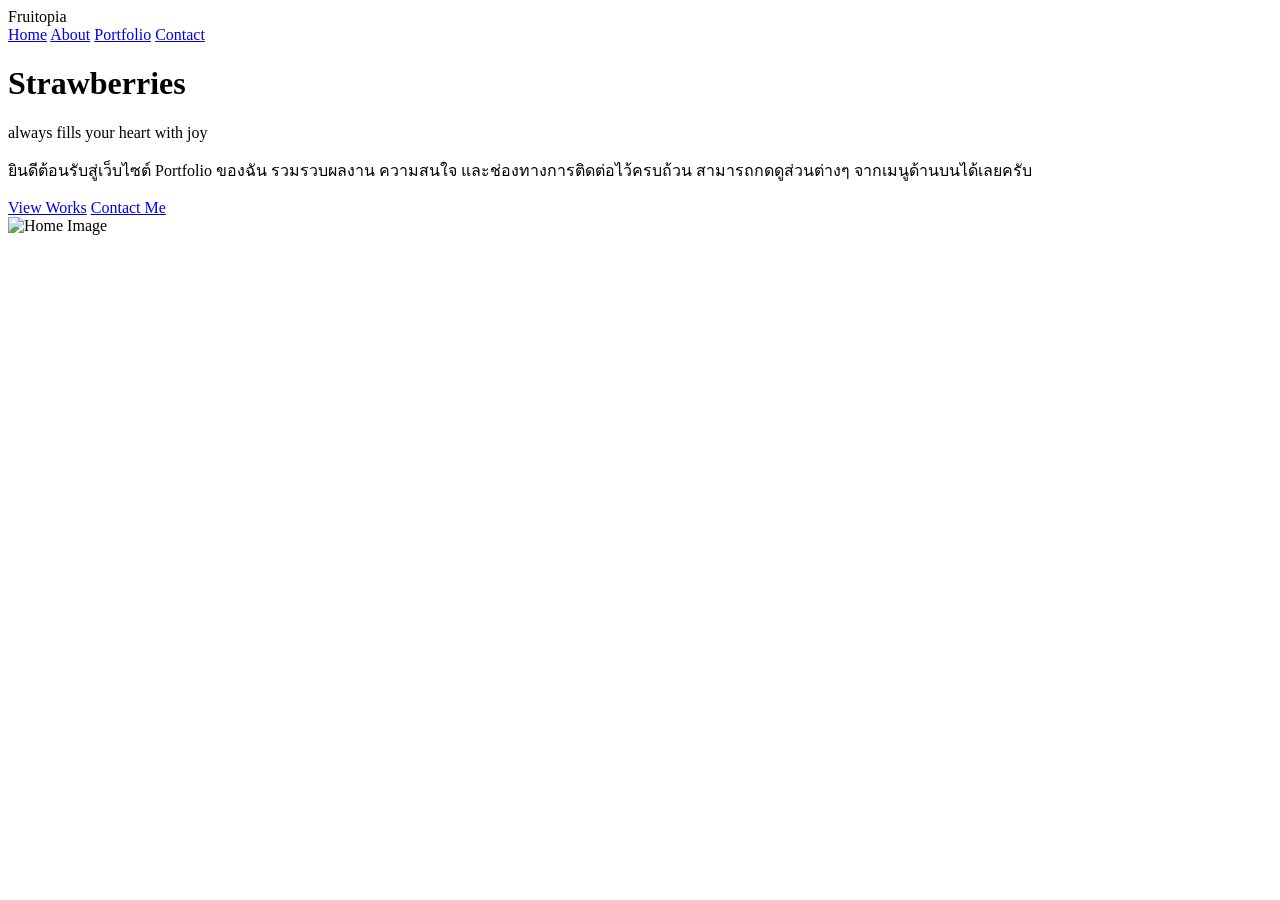
==== index.html @ 91080e9c "Update index.html" ====
<!DOCTYPE html>
<html lang="th">
<head>
    <meta charset="UTF-8">
    <meta name="viewport" content="width=device-width, initial-scale=1.0">
    <title>Home - Strawberry Portfolio</title>
    <link rel="stylesheet" href="style.css">
</head>
<body>
    <div class="card-container">
        <navbar>
            <div class="logo">Fruitopia</div>
            <div class="nav-links">
                <a href="index.html" class="active">Home</a>
                <a href="about.html">About</a>
                <a href="portfolio.html">Portfolio</a>
                <a href="contact.html">Contact</a>
            </div>
        </navbar>

        <div class="main-content">
            <div class="text-section">
                <h1>Straw<span>berries</span></h1>
                <p class="subtitle">always fills your heart with joy</p>
                <p class="description">ยินดีต้อนรับสู่เว็บไซต์ Portfolio ของฉัน รวมรวบผลงาน ความสนใจ และช่องทางการติดต่อไว้ครบถ้วน สามารถกดดูส่วนต่างๆ จากเมนูด้านบนได้เลยครับ</p>
                
                <div class="btn-group">
                    <a href="portfolio.html" class="btn btn-primary">View Works</a>
                    <a href="contact.html" class="btn btn-secondary">Contact Me</a>
                </div>
            </div>

            <div class="image-section">
                <div class="img-frame">
                    <img src="https://images.unsplash.com/photo-1464965911861-746a04b4bca6?auto=format&fit=crop&w=600&q=80" alt="Home Image">
                </div>
            </div>
        </div>
    </div>
</body>
</html>
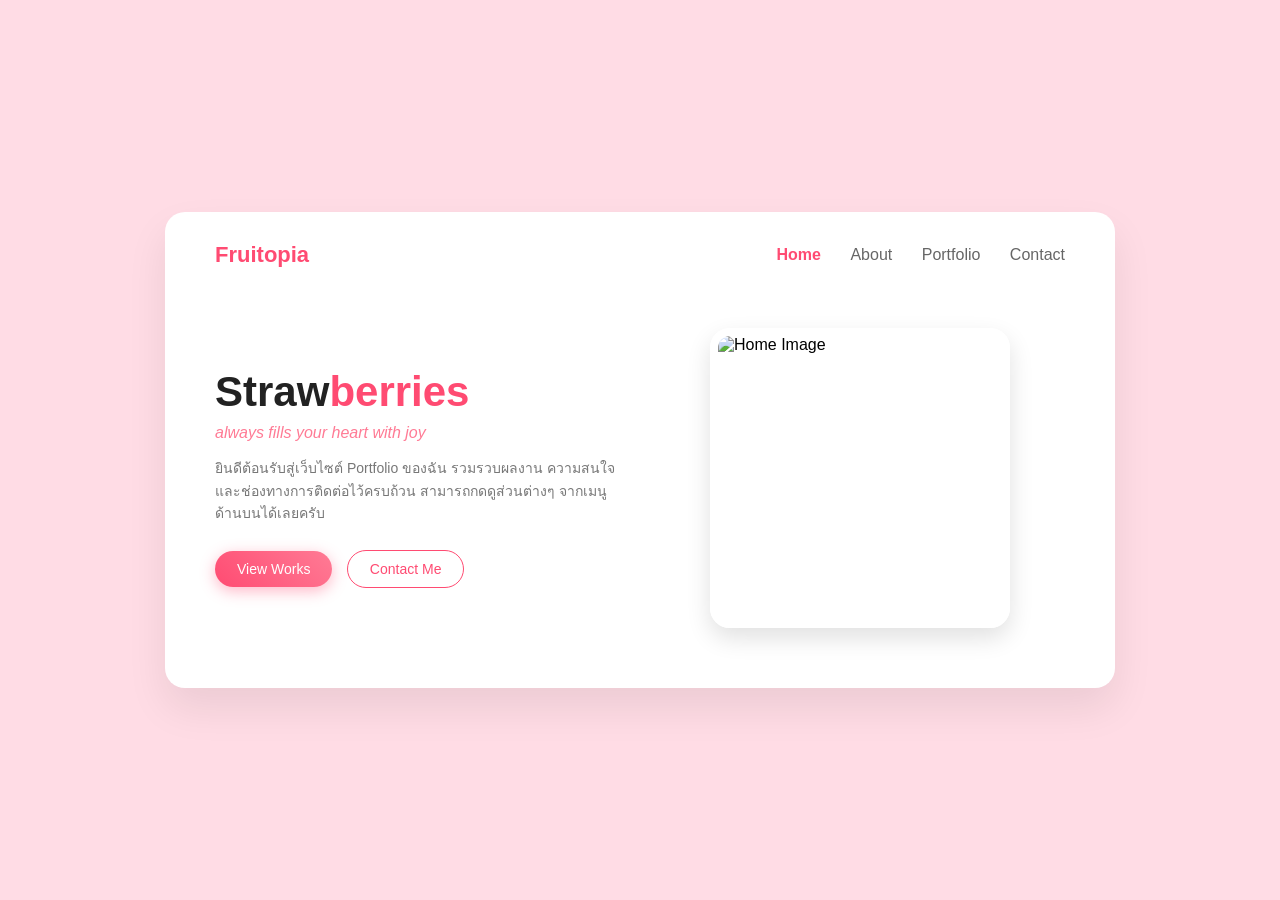
==== commit cc2ee2c5: "Update index.html" ====
--- a/index.html
+++ b/index.html
@@ -3,7 +3,7 @@
 <head>
     <meta charset="UTF-8">
     <meta name="viewport" content="width=device-width, initial-scale=1.0">
-    <title>Home - Strawberry Portfolio</title>
+    <title>Home - พนิดนันท์</title>
     <link rel="stylesheet" href="style.css">
 </head>
 <body>
--- a/style.css
+++ b/style.css
@@ -0,0 +1,163 @@
+* {
+    margin: 0;
+    padding: 0;
+    box-sizing: border-box;
+    font-family: 'Segoe UI', Tahoma, Geneva, Verdana, sans-serif;
+}
+
+body {
+    background-color: #ffdce5;
+    display: flex;
+    justify-content: center;
+    align-items: center;
+    min-height: 100vh;
+}
+
+/* ตัวการ์ดตรงกลาง */
+.card-container {
+    background: #ffffff;
+    width: 90%;
+    max-width: 950px;
+    border-radius: 20px;
+    box-shadow: 0 20px 40px rgba(0,0,0,0.08);
+    padding: 30px 50px;
+    position: relative;
+    overflow: hidden;
+}
+
+/* Navigation Bar */
+navbar {
+    display: flex;
+    justify-content: space-between;
+    align-items: center;
+    margin-bottom: 30px;
+}
+
+.logo {
+    font-size: 22px;
+    font-weight: bold;
+    color: #ff4b72;
+}
+
+.nav-links a {
+    text-decoration: none;
+    color: #666;
+    margin-left: 25px;
+    font-weight: 500;
+    transition: 0.3s;
+}
+
+.nav-links a:hover, .nav-links a.active {
+    color: #ff4b72;
+    font-weight: bold;
+}
+
+/* Content Area */
+.main-content {
+    display: flex;
+    align-items: center;
+    justify-content: space-between;
+    gap: 30px;
+    min-height: 360px;
+}
+
+.text-section {
+    flex: 1;
+}
+
+.text-section h1 {
+    font-size: 42px;
+    color: #222;
+    margin-bottom: 8px;
+}
+
+.text-section h1 span {
+    color: #ff4b72;
+}
+
+.text-section p.subtitle {
+    font-size: 16px;
+    color: #ff7b95;
+    font-style: italic;
+    margin-bottom: 15px;
+}
+
+.text-section p.description {
+    color: #777;
+    font-size: 14px;
+    line-height: 1.6;
+    margin-bottom: 25px;
+}
+
+/* ปุ่มกด */
+.btn-group .btn {
+    padding: 10px 22px;
+    border-radius: 25px;
+    border: none;
+    cursor: pointer;
+    font-size: 14px;
+    margin-right: 10px;
+    text-decoration: none;
+    display: inline-block;
+}
+
+.btn-primary {
+    background: linear-gradient(45deg, #ff4b72, #ff7b95);
+    color: white;
+    box-shadow: 0 4px 15px rgba(255, 75, 114, 0.4);
+}
+
+.btn-secondary {
+    border: 1.5px solid #ff4b72 !important;
+    color: #ff4b72;
+    background: transparent;
+}
+
+/* รูปภาพฝั่งขวา */
+.image-section {
+    flex: 1;
+    display: flex;
+    justify-content: center;
+}
+
+.img-frame {
+    width: 300px;
+    height: 300px;
+    border-radius: 20px;
+    overflow: hidden;
+    box-shadow: 0 10px 25px rgba(0,0,0,0.12);
+    border: 8px solid #fff;
+}
+
+.img-frame img {
+    width: 100%;
+    height: 100%;
+    object-fit: cover;
+}
+
+/* ตารางแสดงผลงานในหน้า Portfolio */
+.portfolio-grid {
+    display: grid;
+    grid-template-columns: repeat(2, 1fr);
+    gap: 15px;
+    width: 100%;
+}
+
+.portfolio-item {
+    background: #fff0f3;
+    border-radius: 12px;
+    padding: 15px;
+    text-align: center;
+    border: 1px solid #ffd2dc;
+}
+
+.portfolio-item h3 {
+    font-size: 16px;
+    color: #ff4b72;
+    margin-bottom: 5px;
+}
+
+.portfolio-item p {
+    font-size: 12px;
+    color: #666;
+}
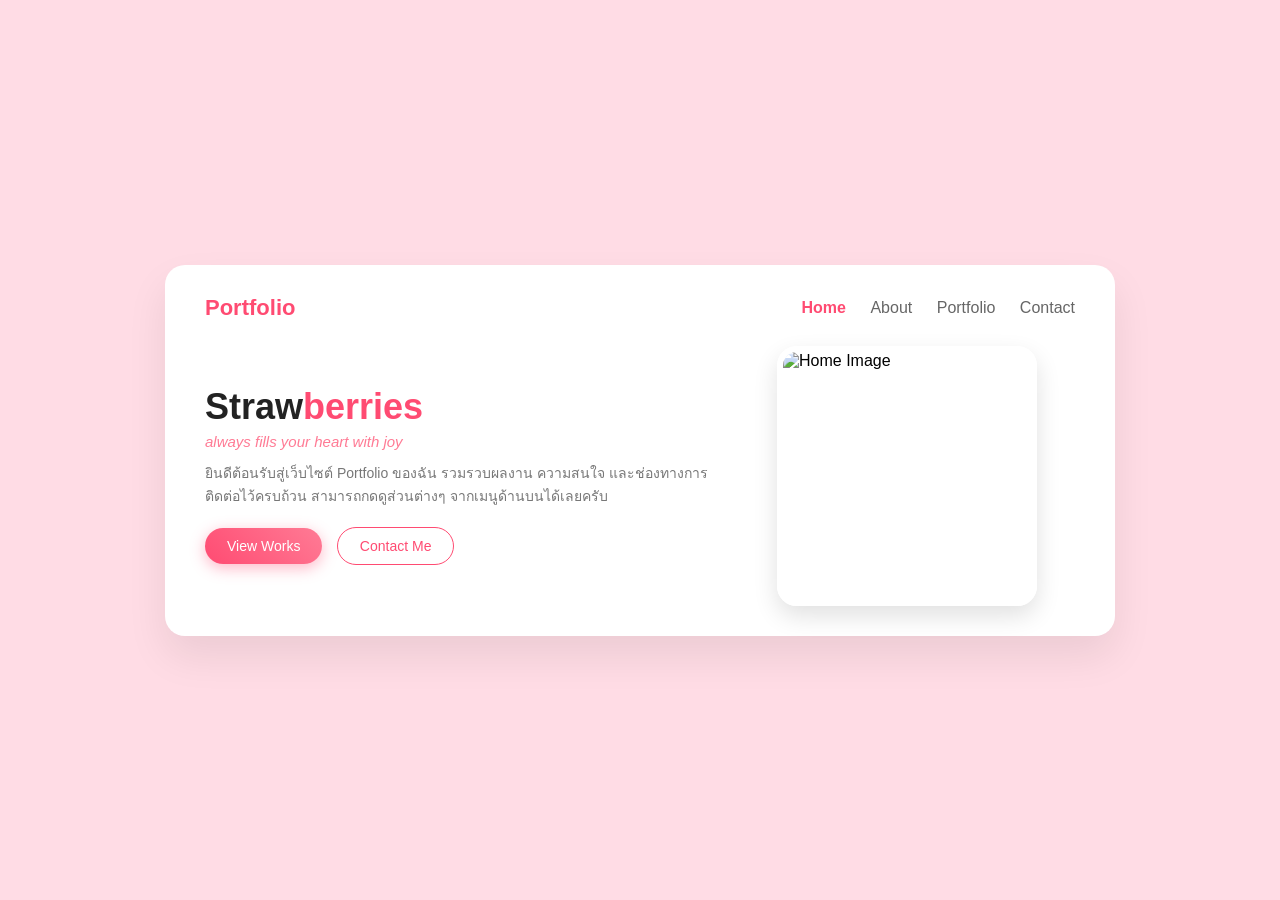
==== commit 23ad7881: "Update index.html" ====
--- a/index.html
+++ b/index.html
@@ -9,7 +9,7 @@
 <body>
     <div class="card-container">
         <navbar>
-            <div class="logo">Fruitopia</div>
+            <div class="logo">Portfolio</div>
             <div class="nav-links">
                 <a href="index.html" class="active">Home</a>
                 <a href="about.html">About</a>
--- a/style.css
+++ b/style.css
@@ -11,26 +11,26 @@
     justify-content: center;
     align-items: center;
     min-height: 100vh;
+    padding: 20px;
 }
 
-/* ตัวการ์ดตรงกลาง */
+/* ตัวการ์ดหลักขยายความสูงอัตโนมัติ */
 .card-container {
     background: #ffffff;
-    width: 90%;
+    width: 100%;
     max-width: 950px;
     border-radius: 20px;
     box-shadow: 0 20px 40px rgba(0,0,0,0.08);
-    padding: 30px 50px;
+    padding: 30px 40px;
     position: relative;
-    overflow: hidden;
 }
 
-/* Navigation Bar */
+/* Navbar */
 navbar {
     display: flex;
     justify-content: space-between;
     align-items: center;
-    margin-bottom: 30px;
+    margin-bottom: 25px;
 }
 
 .logo {
@@ -42,7 +42,7 @@
 .nav-links a {
     text-decoration: none;
     color: #666;
-    margin-left: 25px;
+    margin-left: 20px;
     font-weight: 500;
     transition: 0.3s;
 }
@@ -58,17 +58,16 @@
     align-items: center;
     justify-content: space-between;
     gap: 30px;
-    min-height: 360px;
 }
 
 .text-section {
-    flex: 1;
+    flex: 1.2;
 }
 
 .text-section h1 {
-    font-size: 42px;
+    font-size: 36px;
     color: #222;
-    margin-bottom: 8px;
+    margin-bottom: 5px;
 }
 
 .text-section h1 span {
@@ -76,17 +75,17 @@
 }
 
 .text-section p.subtitle {
-    font-size: 16px;
+    font-size: 15px;
     color: #ff7b95;
     font-style: italic;
-    margin-bottom: 15px;
+    margin-bottom: 12px;
 }
 
 .text-section p.description {
     color: #777;
     font-size: 14px;
     line-height: 1.6;
-    margin-bottom: 25px;
+    margin-bottom: 20px;
 }
 
 /* ปุ่มกด */
@@ -113,51 +112,76 @@
     background: transparent;
 }
 
-/* รูปภาพฝั่งขวา */
+/* รูปภาพขวามือ (ปรับขนาดให้สมดุล) */
 .image-section {
-    flex: 1;
+    flex: 0.8;
     display: flex;
     justify-content: center;
+    align-items: center;
 }
 
 .img-frame {
-    width: 300px;
-    height: 300px;
+    width: 260px;
+    height: 260px;
     border-radius: 20px;
     overflow: hidden;
     box-shadow: 0 10px 25px rgba(0,0,0,0.12);
-    border: 8px solid #fff;
+    border: 6px solid #fff;
 }
 
+/* object-fit: cover ช่วยให้รูปไม่เบี้ยวไม่ยืด */
 .img-frame img {
     width: 100%;
     height: 100%;
     object-fit: cover;
+    display: block;
 }
 
-/* ตารางแสดงผลงานในหน้า Portfolio */
+/* 🖼️ ปรับแต่งตารางผลงาน 4 รูป ให้เข้ากรอบพอดี */
 .portfolio-grid {
     display: grid;
     grid-template-columns: repeat(2, 1fr);
-    gap: 15px;
+    gap: 10px;
     width: 100%;
+    margin-top: 10px;
 }
 
 .portfolio-item {
     background: #fff0f3;
     border-radius: 12px;
-    padding: 15px;
+    padding: 8px;
     text-align: center;
     border: 1px solid #ffd2dc;
+    transition: transform 0.2s ease;
+}
+
+.portfolio-item:hover {
+    transform: translateY(-3px);
+}
+
+/* กรอบรูปเล็กทั้ง 4 รูป */
+.portfolio-img {
+    width: 100%;
+    height: 90px; /* ล็อกความสูงรูป */
+    border-radius: 8px;
+    overflow: hidden;
+    margin-bottom: 6px;
+}
+
+.portfolio-img img {
+    width: 100%;
+    height: 100%;
+    object-fit: cover; /* ตัดส่วนเกินให้อยู่ในกรอบพอดี ไม่ยืด */
+    display: block;
 }
 
 .portfolio-item h3 {
-    font-size: 16px;
+    font-size: 13px;
     color: #ff4b72;
-    margin-bottom: 5px;
+    margin-bottom: 2px;
 }
 
 .portfolio-item p {
-    font-size: 12px;
+    font-size: 11px;
     color: #666;
 }
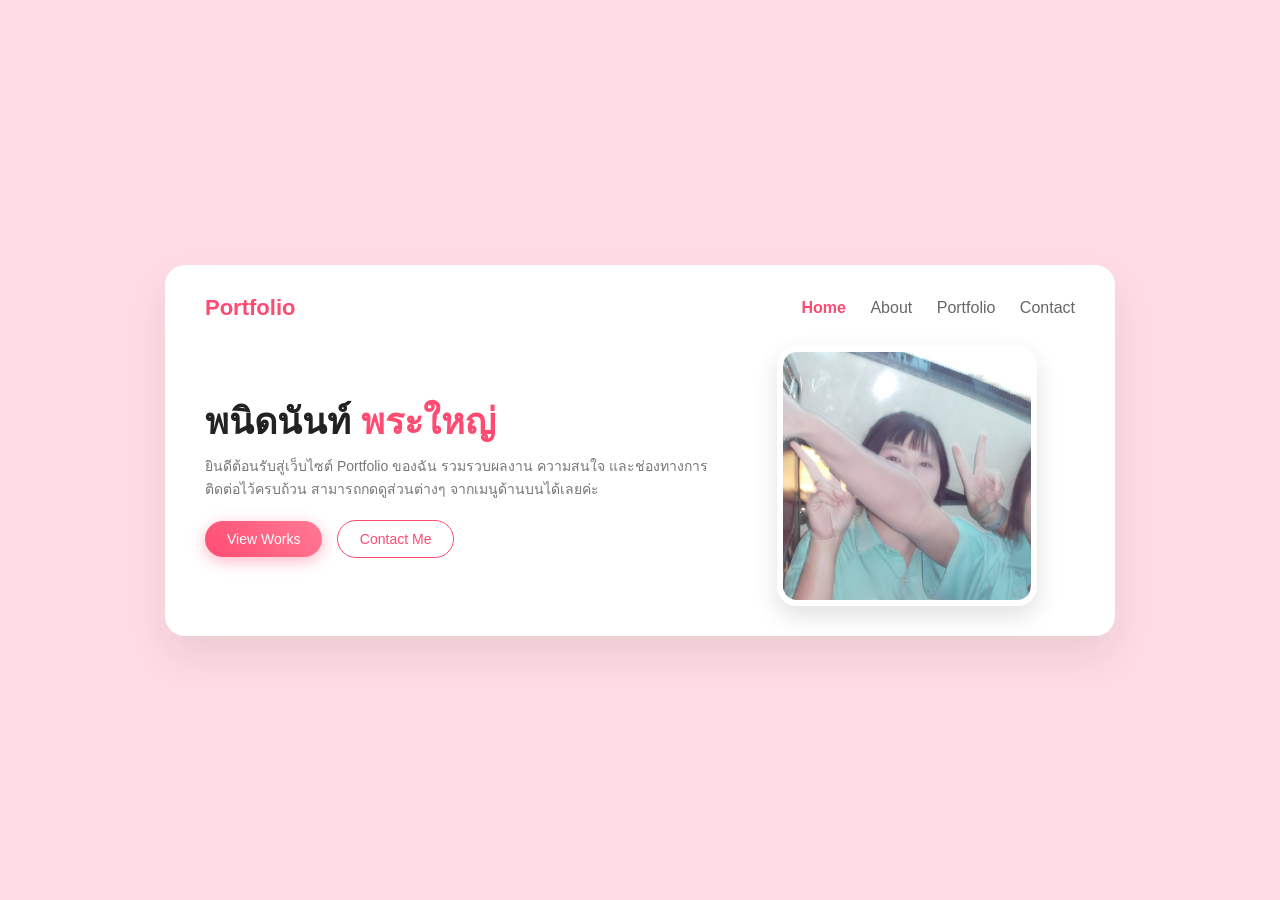
==== commit 6f7ef668: "Update index.html" ====
--- a/index.html
+++ b/index.html
@@ -20,9 +20,8 @@
 
         <div class="main-content">
             <div class="text-section">
-                <h1>Straw<span>berries</span></h1>
-                <p class="subtitle">always fills your heart with joy</p>
-                <p class="description">ยินดีต้อนรับสู่เว็บไซต์ Portfolio ของฉัน รวมรวบผลงาน ความสนใจ และช่องทางการติดต่อไว้ครบถ้วน สามารถกดดูส่วนต่างๆ จากเมนูด้านบนได้เลยครับ</p>
+                <h1>พนิดนันท์ <span>พระใหญ่</span></h1>
+                <p class="description">ยินดีต้อนรับสู่เว็บไซต์ Portfolio ของฉัน รวมรวบผลงาน ความสนใจ และช่องทางการติดต่อไว้ครบถ้วน สามารถกดดูส่วนต่างๆ จากเมนูด้านบนได้เลยค่ะ</p>
                 
                 <div class="btn-group">
                     <a href="portfolio.html" class="btn btn-primary">View Works</a>
@@ -32,7 +31,7 @@
 
             <div class="image-section">
                 <div class="img-frame">
-                    <img src="https://images.unsplash.com/photo-1464965911861-746a04b4bca6?auto=format&fit=crop&w=600&q=80" alt="Home Image">
+                    <img src="MEW1.jpg" alt="Home Image">
                 </div>
             </div>
         </div>
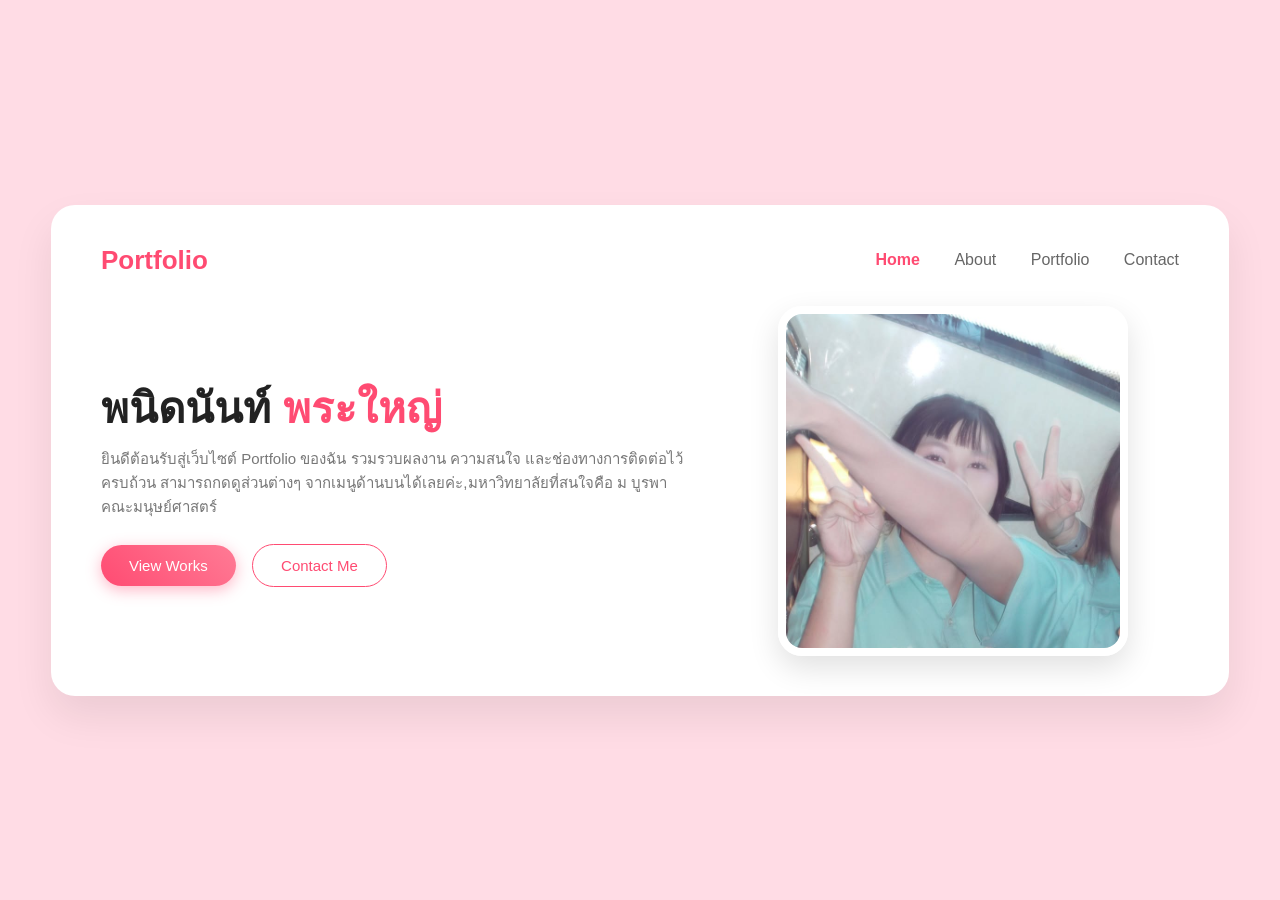
==== commit ff908f0e: "Update index.html" ====
--- a/index.html
+++ b/index.html
@@ -21,7 +21,7 @@
         <div class="main-content">
             <div class="text-section">
                 <h1>พนิดนันท์ <span>พระใหญ่</span></h1>
-                <p class="description">ยินดีต้อนรับสู่เว็บไซต์ Portfolio ของฉัน รวมรวบผลงาน ความสนใจ และช่องทางการติดต่อไว้ครบถ้วน สามารถกดดูส่วนต่างๆ จากเมนูด้านบนได้เลยค่ะ</p>
+                <p class="description">ยินดีต้อนรับสู่เว็บไซต์ Portfolio ของฉัน รวมรวบผลงาน ความสนใจ และช่องทางการติดต่อไว้ครบถ้วน สามารถกดดูส่วนต่างๆ จากเมนูด้านบนได้เลยค่ะ,มหาวิทยาลัยที่สนใจคือ ม บูรพา คณะมนุษย์ศาสตร์</p>
                 
                 <div class="btn-group">
                     <a href="portfolio.html" class="btn btn-primary">View Works</a>
--- a/style.css
+++ b/style.css
@@ -11,17 +11,17 @@
     justify-content: center;
     align-items: center;
     min-height: 100vh;
-    padding: 20px;
+    padding: 30px 20px;
 }
 
-/* ตัวการ์ดหลักขยายความสูงอัตโนมัติ */
+/* ขยายความกว้างกล่องหลัก */
 .card-container {
     background: #ffffff;
-    width: 100%;
-    max-width: 950px;
-    border-radius: 20px;
+    width: 95%;
+    max-width: 1200px;
+    border-radius: 24px;
     box-shadow: 0 20px 40px rgba(0,0,0,0.08);
-    padding: 30px 40px;
+    padding: 40px 50px;
     position: relative;
 }
 
@@ -30,11 +30,11 @@
     display: flex;
     justify-content: space-between;
     align-items: center;
-    margin-bottom: 25px;
+    margin-bottom: 30px;
 }
 
 .logo {
-    font-size: 22px;
+    font-size: 26px;
     font-weight: bold;
     color: #ff4b72;
 }
@@ -42,7 +42,8 @@
 .nav-links a {
     text-decoration: none;
     color: #666;
-    margin-left: 20px;
+    margin-left: 30px;
+    font-size: 16px;
     font-weight: 500;
     transition: 0.3s;
 }
@@ -52,22 +53,22 @@
     font-weight: bold;
 }
 
-/* Content Area */
+/* Content Layout */
 .main-content {
     display: flex;
     align-items: center;
     justify-content: space-between;
-    gap: 30px;
+    gap: 40px;
 }
 
 .text-section {
-    flex: 1.2;
+    flex: 1.3;
 }
 
 .text-section h1 {
-    font-size: 36px;
+    font-size: 42px;
     color: #222;
-    margin-bottom: 5px;
+    margin-bottom: 6px;
 }
 
 .text-section h1 span {
@@ -75,27 +76,27 @@
 }
 
 .text-section p.subtitle {
-    font-size: 15px;
+    font-size: 18px;
     color: #ff7b95;
     font-style: italic;
-    margin-bottom: 12px;
+    margin-bottom: 15px;
 }
 
 .text-section p.description {
     color: #777;
-    font-size: 14px;
+    font-size: 15px;
     line-height: 1.6;
-    margin-bottom: 20px;
+    margin-bottom: 25px;
 }
 
 /* ปุ่มกด */
 .btn-group .btn {
-    padding: 10px 22px;
+    padding: 12px 28px;
     border-radius: 25px;
     border: none;
     cursor: pointer;
-    font-size: 14px;
-    margin-right: 10px;
+    font-size: 15px;
+    margin-right: 12px;
     text-decoration: none;
     display: inline-block;
 }
@@ -112,24 +113,23 @@
     background: transparent;
 }
 
-/* รูปภาพขวามือ (ปรับขนาดให้สมดุล) */
+/* รูปภาพขวามือทั่วไป */
 .image-section {
-    flex: 0.8;
+    flex: 1;
     display: flex;
     justify-content: center;
     align-items: center;
 }
 
 .img-frame {
-    width: 260px;
-    height: 260px;
-    border-radius: 20px;
+    width: 350px;
+    height: 350px;
+    border-radius: 24px;
     overflow: hidden;
-    box-shadow: 0 10px 25px rgba(0,0,0,0.12);
-    border: 6px solid #fff;
+    box-shadow: 0 12px 30px rgba(0,0,0,0.12);
+    border: 8px solid #fff;
 }
 
-/* object-fit: cover ช่วยให้รูปไม่เบี้ยวไม่ยืด */
 .img-frame img {
     width: 100%;
     height: 100%;
@@ -137,51 +137,56 @@
     display: block;
 }
 
-/* 🖼️ ปรับแต่งตารางผลงาน 4 รูป ให้เข้ากรอบพอดี */
+/* 🖼️ ปรับสเกลรูปหน้า Portfolio ให้พอดีพอเหมาะ */
+.portfolio-main-img {
+    width: 320px;
+    height: 380px;
+}
+
 .portfolio-grid {
     display: grid;
     grid-template-columns: repeat(2, 1fr);
-    gap: 10px;
+    gap: 16px;
     width: 100%;
-    margin-top: 10px;
+    margin-top: 15px;
 }
 
 .portfolio-item {
     background: #fff0f3;
-    border-radius: 12px;
-    padding: 8px;
+    border-radius: 14px;
+    padding: 12px;
     text-align: center;
     border: 1px solid #ffd2dc;
     transition: transform 0.2s ease;
 }
 
 .portfolio-item:hover {
-    transform: translateY(-3px);
+    transform: translateY(-4px);
 }
 
-/* กรอบรูปเล็กทั้ง 4 รูป */
+/* กรอบรูปผลงาน 4 รูป ตัดขอบพอดี ไม่ยืด */
 .portfolio-img {
     width: 100%;
-    height: 90px; /* ล็อกความสูงรูป */
-    border-radius: 8px;
+    height: 110px;
+    border-radius: 10px;
     overflow: hidden;
-    margin-bottom: 6px;
+    margin-bottom: 8px;
 }
 
 .portfolio-img img {
     width: 100%;
     height: 100%;
-    object-fit: cover; /* ตัดส่วนเกินให้อยู่ในกรอบพอดี ไม่ยืด */
+    object-fit: cover;
     display: block;
 }
 
 .portfolio-item h3 {
-    font-size: 13px;
+    font-size: 15px;
     color: #ff4b72;
-    margin-bottom: 2px;
+    margin-bottom: 3px;
 }
 
 .portfolio-item p {
-    font-size: 11px;
+    font-size: 12px;
     color: #666;
 }
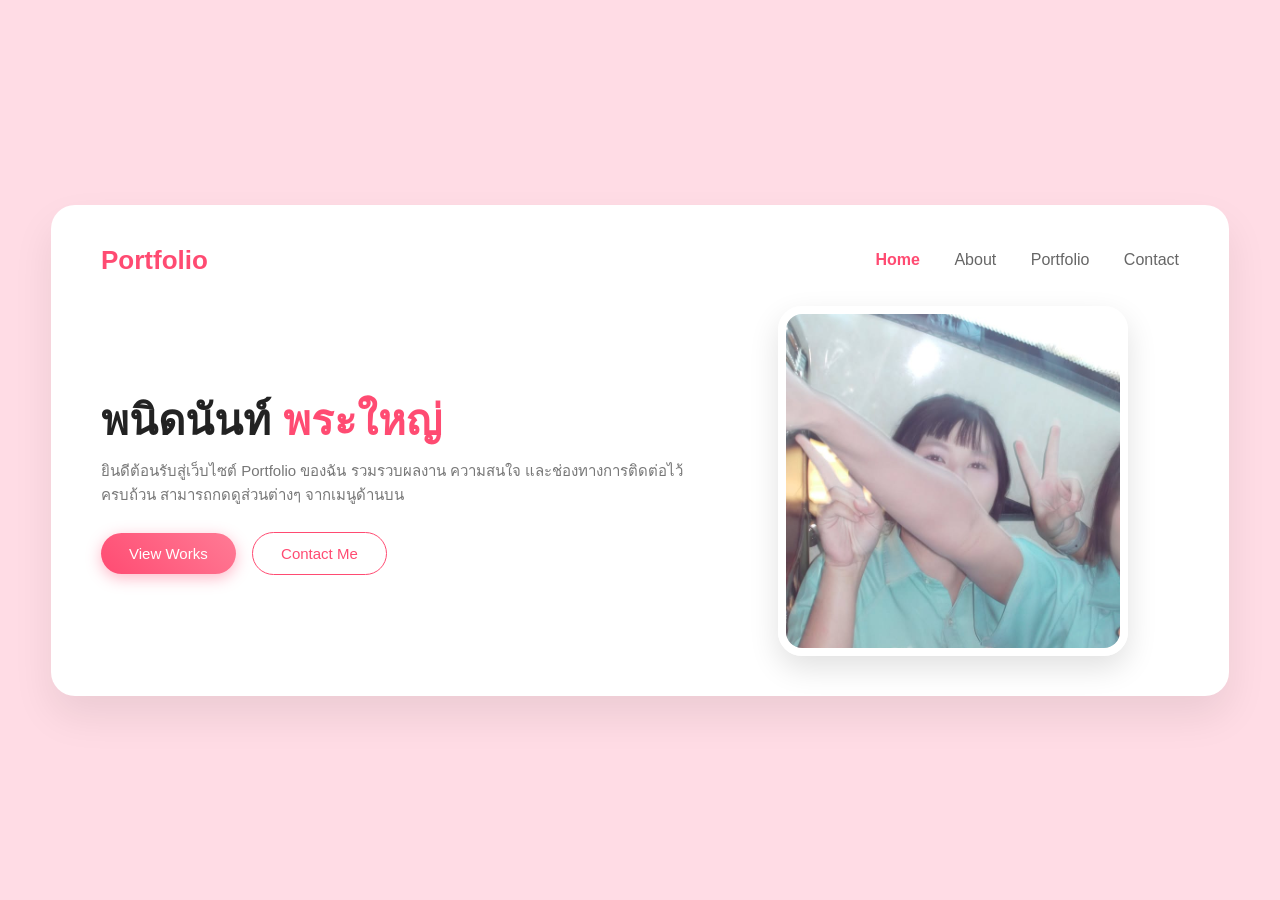
==== commit 6d2d8b27: "Update index.html" ====
--- a/index.html
+++ b/index.html
@@ -21,7 +21,7 @@
         <div class="main-content">
             <div class="text-section">
                 <h1>พนิดนันท์ <span>พระใหญ่</span></h1>
-                <p class="description">ยินดีต้อนรับสู่เว็บไซต์ Portfolio ของฉัน รวมรวบผลงาน ความสนใจ และช่องทางการติดต่อไว้ครบถ้วน สามารถกดดูส่วนต่างๆ จากเมนูด้านบนได้เลยค่ะ,มหาวิทยาลัยที่สนใจคือ ม บูรพา คณะมนุษย์ศาสตร์</p>
+                <p class="description">ยินดีต้อนรับสู่เว็บไซต์ Portfolio ของฉัน รวมรวบผลงาน ความสนใจ และช่องทางการติดต่อไว้ครบถ้วน สามารถกดดูส่วนต่างๆ จากเมนูด้านบน </p>
                 
                 <div class="btn-group">
                     <a href="portfolio.html" class="btn btn-primary">View Works</a>
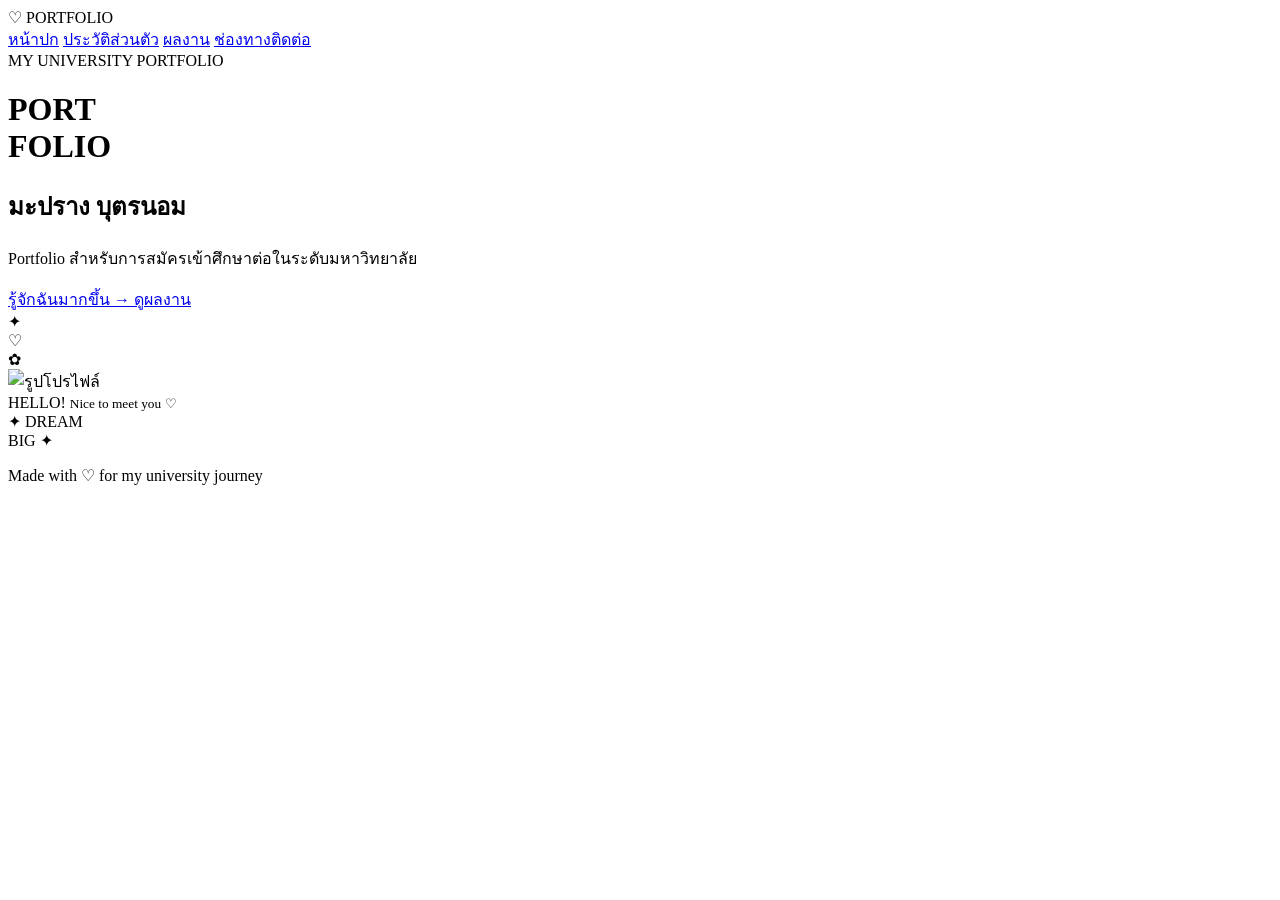
==== commit 1bce7791: "Update index.html" ====
--- a/index.html
+++ b/index.html
@@ -3,38 +3,109 @@
 <head>
     <meta charset="UTF-8">
     <meta name="viewport" content="width=device-width, initial-scale=1.0">
-    <title>Home - พนิดนันท์</title>
-    <link rel="stylesheet" href="style.css">
+
+    <title>Portfolio | มะปราง บุตรนอม</title>
+
+    <link rel="preconnect" href="https://fonts.googleapis.com">
+    <link rel="preconnect" href="https://fonts.gstatic.com" crossorigin>
+    <link href="https://fonts.googleapis.com/css2?family=Itim&family=Kanit:wght@300;400;500;600&display=swap" rel="stylesheet">
+
+    <link rel="stylesheet" href="css/style.css">
 </head>
+
 <body>
-    <div class="card-container">
-        <navbar>
-            <div class="logo">Portfolio</div>
-            <div class="nav-links">
-                <a href="index.html" class="active">Home</a>
-                <a href="about.html">About</a>
-                <a href="portfolio.html">Portfolio</a>
-                <a href="contact.html">Contact</a>
-            </div>
-        </navbar>
 
-        <div class="main-content">
-            <div class="text-section">
-                <h1>พนิดนันท์ <span>พระใหญ่</span></h1>
-                <p class="description">ยินดีต้อนรับสู่เว็บไซต์ Portfolio ของฉัน รวมรวบผลงาน ความสนใจ และช่องทางการติดต่อไว้ครบถ้วน สามารถกดดูส่วนต่างๆ จากเมนูด้านบน </p>
-                
-                <div class="btn-group">
-                    <a href="portfolio.html" class="btn btn-primary">View Works</a>
-                    <a href="contact.html" class="btn btn-secondary">Contact Me</a>
-                </div>
+<header class="navbar">
+
+    <div class="logo">♡ PORTFOLIO</div>
+
+    <nav>
+        <a href="index.html" class="active">หน้าปก</a>
+        <a href="profile.html">ประวัติส่วนตัว</a>
+        <a href="works.html">ผลงาน</a>
+        <a href="contact.html">ช่องทางติดต่อ</a>
+    </nav>
+
+</header>
+
+
+<main class="cover">
+
+    <div class="cover-left">
+
+        <div class="small-title">
+            MY UNIVERSITY PORTFOLIO
+        </div>
+
+        <h1>
+            PORT<br>
+            <span>FOLIO</span>
+        </h1>
+
+        <div class="yellow-line"></div>
+
+        <h2>มะปราง บุตรนอม</h2>
+
+        <p class="cover-text">
+            Portfolio สำหรับการสมัครเข้าศึกษาต่อในระดับมหาวิทยาลัย
+        </p>
+
+        <div class="cover-buttons">
+
+            <a href="profile.html" class="btn">
+                รู้จักฉันมากขึ้น →
+            </a>
+
+            <a href="works.html" class="btn-outline">
+                ดูผลงาน
+            </a>
+
+        </div>
+
+    </div>
+
+
+    <div class="cover-right">
+
+        <div class="doodle doodle-1">✦</div>
+        <div class="doodle doodle-2">♡</div>
+        <div class="doodle doodle-3">✿</div>
+
+        <div class="photo-frame">
+
+            <div class="tape"></div>
+
+            <!-- ใส่ชื่อไฟล์รูปตรงนี้ -->
+            <img src="profile.jpeg" alt="รูปโปรไฟล์">
+
+            <div class="photo-caption">
+
+                <span>HELLO!</span>
+
+                <small>
+                    Nice to meet you ♡
+                </small>
+
             </div>
 
-            <div class="image-section">
-                <div class="img-frame">
-                    <img src="MEW1.jpg" alt="Home Image">
-                </div>
-            </div>
         </div>
+
+        <div class="sticker">
+            ✦ DREAM<br>
+            BIG ✦
+        </div>
+
     </div>
+
+</main>
+
+
+<footer>
+    <p>Made with ♡ for my university journey</p>
+</footer>
+
+
+<script src="js/main.js"></script>
+
 </body>
 </html>
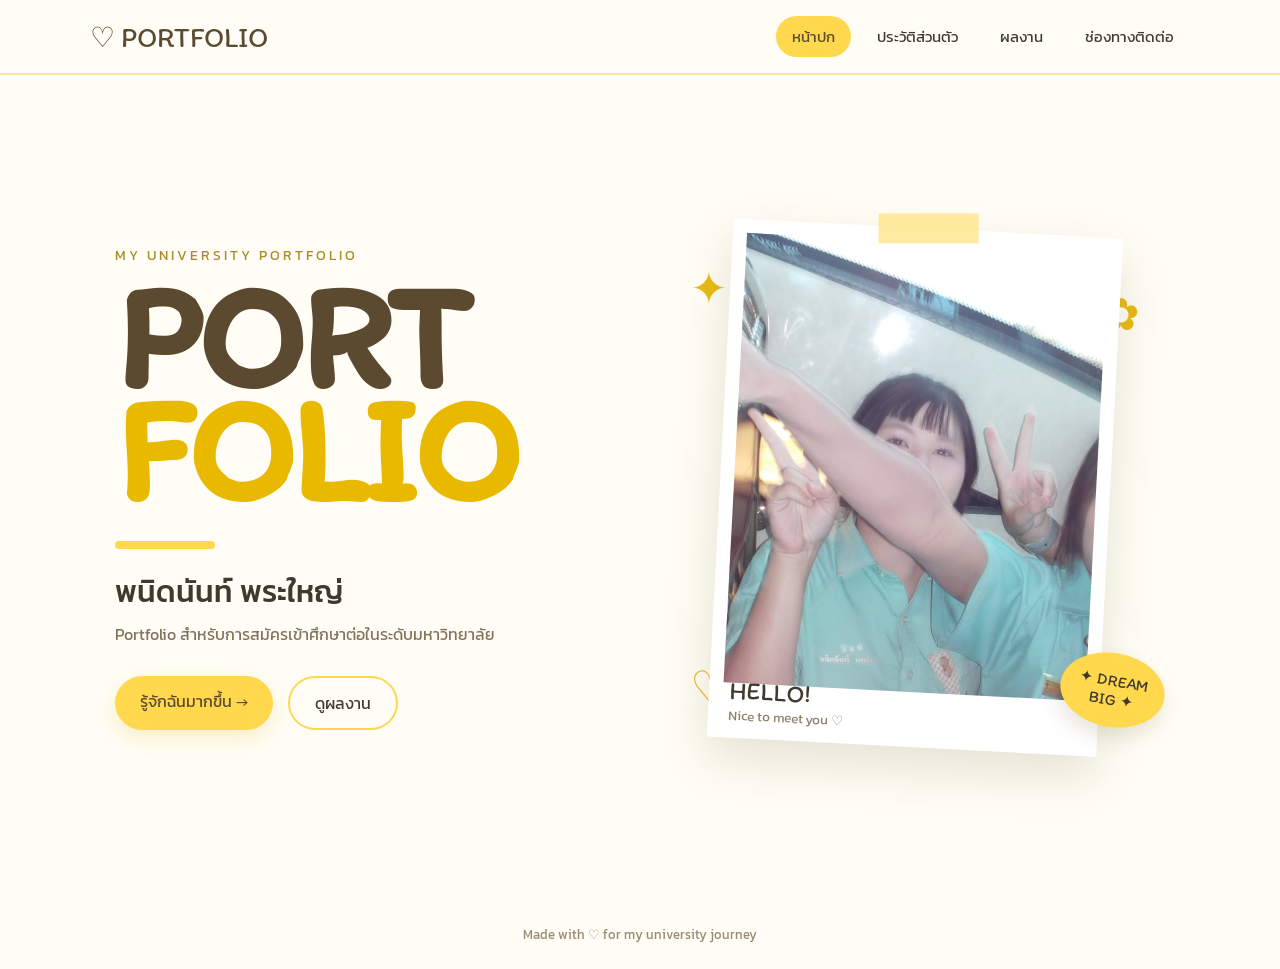
==== commit 8a02ed29: "Update index.html" ====
--- a/index.html
+++ b/index.html
@@ -4,7 +4,7 @@
     <meta charset="UTF-8">
     <meta name="viewport" content="width=device-width, initial-scale=1.0">
 
-    <title>Portfolio | มะปราง บุตรนอม</title>
+    <title>Portfolio | พนิดนันท์ พระใหญ่</title>
 
     <link rel="preconnect" href="https://fonts.googleapis.com">
     <link rel="preconnect" href="https://fonts.gstatic.com" crossorigin>
@@ -44,7 +44,7 @@
 
         <div class="yellow-line"></div>
 
-        <h2>มะปราง บุตรนอม</h2>
+        <h2>พนิดนันท์ พระใหญ่</h2>
 
         <p class="cover-text">
             Portfolio สำหรับการสมัครเข้าศึกษาต่อในระดับมหาวิทยาลัย
@@ -76,7 +76,7 @@
             <div class="tape"></div>
 
             <!-- ใส่ชื่อไฟล์รูปตรงนี้ -->
-            <img src="profile.jpeg" alt="รูปโปรไฟล์">
+            <img src="MEW1.jpg" alt="รูปโปรไฟล์">
 
             <div class="photo-caption">
 
--- a/css/style.css
+++ b/css/style.css
@@ -0,0 +1,877 @@
+* {
+    margin: 0;
+    padding: 0;
+    box-sizing: border-box;
+}
+
+
+:root {
+    --yellow: #ffd84d;
+    --yellow-light: #fff4bd;
+    --yellow-soft: #fff9df;
+    --cream: #fffdf5;
+    --brown: #5b4a2f;
+    --text: #403a2e;
+    --white: #ffffff;
+}
+
+
+body {
+    font-family: "Kanit", sans-serif;
+    background: var(--cream);
+    color: var(--text);
+    min-height: 100vh;
+}
+
+
+a {
+    text-decoration: none;
+    color: inherit;
+}
+
+
+/* NAVBAR */
+
+.navbar {
+    width: 100%;
+    min-height: 75px;
+    padding: 15px 7%;
+
+    display: flex;
+    align-items: center;
+    justify-content: space-between;
+
+    background: rgba(255, 253, 245, 0.95);
+
+    border-bottom: 2px solid #f6e7a3;
+
+    position: sticky;
+    top: 0;
+    z-index: 100;
+}
+
+
+.logo {
+    font-family: "Itim", cursive;
+    font-size: 28px;
+    color: var(--brown);
+}
+
+
+.navbar nav {
+    display: flex;
+    gap: 10px;
+    flex-wrap: wrap;
+}
+
+
+.navbar nav a {
+    padding: 9px 16px;
+    border-radius: 30px;
+    font-size: 15px;
+    transition: 0.3s;
+}
+
+
+.navbar nav a:hover,
+.navbar nav a.active {
+    background: var(--yellow);
+    color: var(--brown);
+}
+
+
+/* COVER */
+
+.cover {
+    min-height: calc(100vh - 75px);
+
+    padding: 60px 9%;
+
+    display: grid;
+    grid-template-columns: 1fr 1fr;
+
+    align-items: center;
+
+    gap: 50px;
+
+    position: relative;
+    overflow: hidden;
+}
+
+
+.cover-left {
+    animation: fadeUp 0.8s ease;
+}
+
+
+.small-title {
+    letter-spacing: 3px;
+    font-size: 14px;
+    color: #a88c28;
+    margin-bottom: 15px;
+}
+
+
+.cover h1 {
+    font-family: "Itim", cursive;
+
+    font-size: clamp(80px, 12vw, 150px);
+
+    line-height: 0.75;
+
+    color: var(--brown);
+
+    letter-spacing: -5px;
+}
+
+
+.cover h1 span {
+    color: #e9b900;
+}
+
+
+.yellow-line {
+    width: 100px;
+    height: 8px;
+
+    background: var(--yellow);
+
+    border-radius: 10px;
+
+    margin: 35px 0 20px;
+}
+
+
+.cover h2 {
+    font-size: 30px;
+    font-weight: 500;
+}
+
+
+.cover-text {
+    margin-top: 8px;
+    color: #81745d;
+}
+
+
+.cover-buttons {
+    display: flex;
+    gap: 15px;
+    margin-top: 30px;
+    flex-wrap: wrap;
+}
+
+
+.btn,
+.btn-outline {
+    padding: 13px 25px;
+    border-radius: 30px;
+    transition: 0.3s;
+}
+
+
+.btn {
+    background: var(--yellow);
+    color: var(--brown);
+
+    box-shadow: 0 8px 20px rgba(220, 180, 30, 0.2);
+}
+
+
+.btn:hover {
+    transform: translateY(-3px);
+}
+
+
+.btn-outline {
+    border: 2px solid var(--yellow);
+}
+
+
+.btn-outline:hover {
+    background: var(--yellow-light);
+}
+
+
+/* COVER PHOTO */
+
+.cover-right {
+    position: relative;
+
+    display: flex;
+
+    justify-content: center;
+    align-items: center;
+}
+
+
+.photo-frame {
+    width: min(390px, 85%);
+
+    background: white;
+
+    padding: 14px 14px 55px;
+
+    transform: rotate(3deg);
+
+    box-shadow:
+        0 20px 50px rgba(90, 70, 20, 0.15);
+
+    position: relative;
+}
+
+
+.photo-frame img {
+    width: 100%;
+    height: 450px;
+
+    object-fit: cover;
+
+    display: block;
+}
+
+
+.tape {
+    width: 100px;
+    height: 30px;
+
+    background: #ffe890;
+
+    opacity: 0.85;
+
+    position: absolute;
+
+    top: -15px;
+    left: 50%;
+
+    transform: translateX(-50%) rotate(-3deg);
+
+    z-index: 2;
+}
+
+
+.photo-caption {
+    position: absolute;
+
+    bottom: 13px;
+    left: 20px;
+
+    display: flex;
+    flex-direction: column;
+}
+
+
+.photo-caption span {
+    font-family: "Itim", cursive;
+    font-size: 25px;
+}
+
+
+.photo-caption small {
+    color: #8c8069;
+}
+
+
+.sticker {
+    position: absolute;
+
+    right: 0;
+    bottom: 20px;
+
+    background: var(--yellow);
+
+    padding: 18px;
+
+    border-radius: 50%;
+
+    text-align: center;
+
+    font-family: "Itim", cursive;
+
+    transform: rotate(10deg);
+
+    box-shadow:
+        0 10px 20px rgba(100, 80, 10, 0.15);
+}
+
+
+.doodle {
+    position: absolute;
+    color: #e9bb16;
+    font-size: 45px;
+}
+
+
+.doodle-1 {
+    top: 5%;
+    left: 5%;
+}
+
+
+.doodle-2 {
+    bottom: 5%;
+    left: 5%;
+}
+
+
+.doodle-3 {
+    top: 10%;
+    right: 5%;
+}
+
+
+/* GENERAL PAGE */
+
+.page {
+    max-width: 1150px;
+
+    margin: auto;
+
+    padding: 70px 25px;
+}
+
+
+.page-title {
+    text-align: center;
+
+    margin-bottom: 55px;
+}
+
+
+.page-title span {
+    color: #b59623;
+
+    letter-spacing: 4px;
+
+    font-size: 14px;
+}
+
+
+.page-title h1 {
+    font-family: "Itim", cursive;
+
+    font-size: 58px;
+
+    color: var(--brown);
+
+    margin-top: 5px;
+}
+
+
+.page-title p {
+    color: #8b806b;
+}
+
+
+/* PROFILE */
+
+.profile-layout {
+    display: grid;
+
+    grid-template-columns: 0.8fr 1.2fr;
+
+    gap: 35px;
+}
+
+
+.profile-card,
+.info-card,
+.about-box,
+.work-card,
+.contact-card,
+.contact-intro {
+
+    background: white;
+
+    border: 2px solid #f6e8ae;
+
+    border-radius: 28px;
+
+    box-shadow:
+        0 15px 40px rgba(90, 70, 20, 0.07);
+}
+
+
+.profile-card {
+    padding: 30px;
+    text-align: center;
+}
+
+
+.profile-image {
+    width: 220px;
+    height: 270px;
+
+    margin: 0 auto 20px;
+
+    padding: 8px;
+
+    background: var(--yellow-light);
+
+    border-radius: 25px;
+
+    transform: rotate(-2deg);
+}
+
+
+.profile-image img {
+    width: 100%;
+    height: 100%;
+
+    object-fit: cover;
+
+    border-radius: 18px;
+}
+
+
+.profile-card h2 {
+    font-size: 25px;
+}
+
+
+.profile-card p {
+    color: #8c806b;
+}
+
+
+.profile-tag {
+    margin-top: 15px;
+
+    display: inline-block;
+
+    padding: 8px 15px;
+
+    border-radius: 20px;
+
+    background: var(--yellow-soft);
+
+    color: #9b7c14;
+}
+
+
+.info-card {
+    padding: 35px;
+}
+
+
+.info-item {
+    display: flex;
+
+    justify-content: space-between;
+
+    gap: 20px;
+
+    padding: 18px 0;
+
+    border-bottom: 1px dashed #eadb9d;
+}
+
+
+.info-item:last-child {
+    border-bottom: none;
+}
+
+
+.info-item span {
+    color: #9c8e72;
+}
+
+
+.info-item strong {
+    text-align: right;
+    font-weight: 400;
+}
+
+
+.about-box {
+    margin-top: 35px;
+    padding: 40px;
+}
+
+
+.section-label {
+    color: #b59623;
+
+    letter-spacing: 2px;
+
+    font-size: 13px;
+}
+
+
+.about-box h2 {
+    font-family: "Itim", cursive;
+
+    font-size: 35px;
+
+    margin: 5px 0 15px;
+}
+
+
+.about-box p {
+    color: #706651;
+
+    line-height: 2;
+}
+
+
+/* WORKS */
+
+.works-grid {
+    display: grid;
+
+    grid-template-columns: repeat(2, 1fr);
+
+    gap: 30px;
+}
+
+
+.work-card {
+    overflow: hidden;
+
+    transition: 0.3s;
+}
+
+
+.work-card:hover {
+    transform: translateY(-8px);
+}
+
+
+.work-image {
+    height: 280px;
+
+    position: relative;
+
+    background: var(--yellow-light);
+
+    overflow: hidden;
+}
+
+
+.work-image img {
+    width: 100%;
+    height: 100%;
+
+    object-fit: cover;
+}
+
+
+.work-number {
+    position: absolute;
+
+    top: 15px;
+    right: 15px;
+
+    background: var(--yellow);
+
+    width: 48px;
+    height: 48px;
+
+    display: flex;
+
+    justify-content: center;
+    align-items: center;
+
+    border-radius: 50%;
+
+    font-family: "Itim", cursive;
+
+    font-size: 22px;
+}
+
+
+.work-content {
+    padding: 28px;
+}
+
+
+.work-type {
+    font-size: 12px;
+
+    letter-spacing: 2px;
+
+    color: #b49420;
+}
+
+
+.work-content h2 {
+    margin: 5px 0 10px;
+}
+
+
+.work-content p {
+    color: #776c59;
+
+    line-height: 1.8;
+}
+
+
+.learn {
+    margin-top: 18px;
+
+    padding: 12px;
+
+    background: var(--yellow-soft);
+
+    border-radius: 15px;
+
+    color: #806b19;
+
+    font-size: 14px;
+}
+
+
+.no-image {
+    grid-column: 1 / -1;
+}
+
+
+/* CONTACT */
+
+.contact-layout {
+    display: grid;
+
+    grid-template-columns: 0.9fr 1.1fr;
+
+    gap: 30px;
+}
+
+
+.contact-intro {
+    padding: 45px;
+
+    text-align: center;
+
+    background: var(--yellow-light);
+}
+
+
+.hello-icon {
+    width: 90px;
+    height: 90px;
+
+    margin: auto;
+
+    border-radius: 50%;
+
+    background: white;
+
+    display: flex;
+
+    align-items: center;
+    justify-content: center;
+
+    font-size: 45px;
+
+    color: #d9ae00;
+}
+
+
+.contact-intro h2 {
+    font-family: "Itim", cursive;
+
+    font-size: 45px;
+
+    margin-top: 20px;
+}
+
+
+.contact-intro p {
+    line-height: 1.9;
+
+    color: #756a51;
+}
+
+
+.contact-decoration {
+    margin-top: 30px;
+
+    color: #c39c13;
+
+    letter-spacing: 8px;
+}
+
+
+.contact-card {
+    padding: 20px 35px;
+}
+
+
+.contact-item {
+    display: flex;
+
+    align-items: center;
+
+    gap: 20px;
+
+    padding: 23px 0;
+
+    border-bottom: 1px dashed #eadb9d;
+}
+
+
+.contact-item:last-child {
+    border-bottom: none;
+}
+
+
+.contact-icon {
+    width: 55px;
+    height: 55px;
+
+    border-radius: 18px;
+
+    background: var(--yellow-light);
+
+    display: flex;
+
+    align-items: center;
+    justify-content: center;
+
+    font-size: 25px;
+
+    color: #a78713;
+}
+
+
+.contact-item div:last-child {
+    display: flex;
+
+    flex-direction: column;
+}
+
+
+.contact-item span {
+    font-size: 12px;
+
+    letter-spacing: 2px;
+
+    color: #a49476;
+}
+
+
+.contact-item strong {
+    font-weight: 400;
+}
+
+
+/* FOOTER */
+
+footer {
+    text-align: center;
+
+    padding: 25px;
+
+    color: #988b70;
+
+    font-size: 13px;
+}
+
+
+/* ANIMATION */
+
+@keyframes fadeUp {
+
+    from {
+        opacity: 0;
+        transform: translateY(25px);
+    }
+
+    to {
+        opacity: 1;
+        transform: translateY(0);
+    }
+
+}
+
+
+/* MOBILE */
+
+@media (max-width: 800px) {
+
+    .navbar {
+        flex-direction: column;
+
+        gap: 12px;
+
+        padding: 15px;
+    }
+
+
+    .navbar nav {
+        justify-content: center;
+    }
+
+
+    .navbar nav a {
+        font-size: 13px;
+
+        padding: 7px 11px;
+    }
+
+
+    .cover {
+        grid-template-columns: 1fr;
+
+        text-align: center;
+
+        padding: 50px 20px;
+    }
+
+
+    .yellow-line {
+        margin: 25px auto;
+    }
+
+
+    .cover-buttons {
+        justify-content: center;
+    }
+
+
+    .cover h1 {
+        font-size: 90px;
+    }
+
+
+    .photo-frame {
+        width: 80%;
+    }
+
+
+    .photo-frame img {
+        height: 390px;
+    }
+
+
+    .profile-layout,
+    .contact-layout,
+    .works-grid {
+
+        grid-template-columns: 1fr;
+
+    }
+
+
+    .no-image {
+        grid-column: auto;
+    }
+
+
+    .page-title h1 {
+        font-size: 45px;
+    }
+
+
+    .info-item {
+        flex-direction: column;
+
+        gap: 5px;
+    }
+
+
+    .info-item strong {
+        text-align: left;
+    }
+
+}
